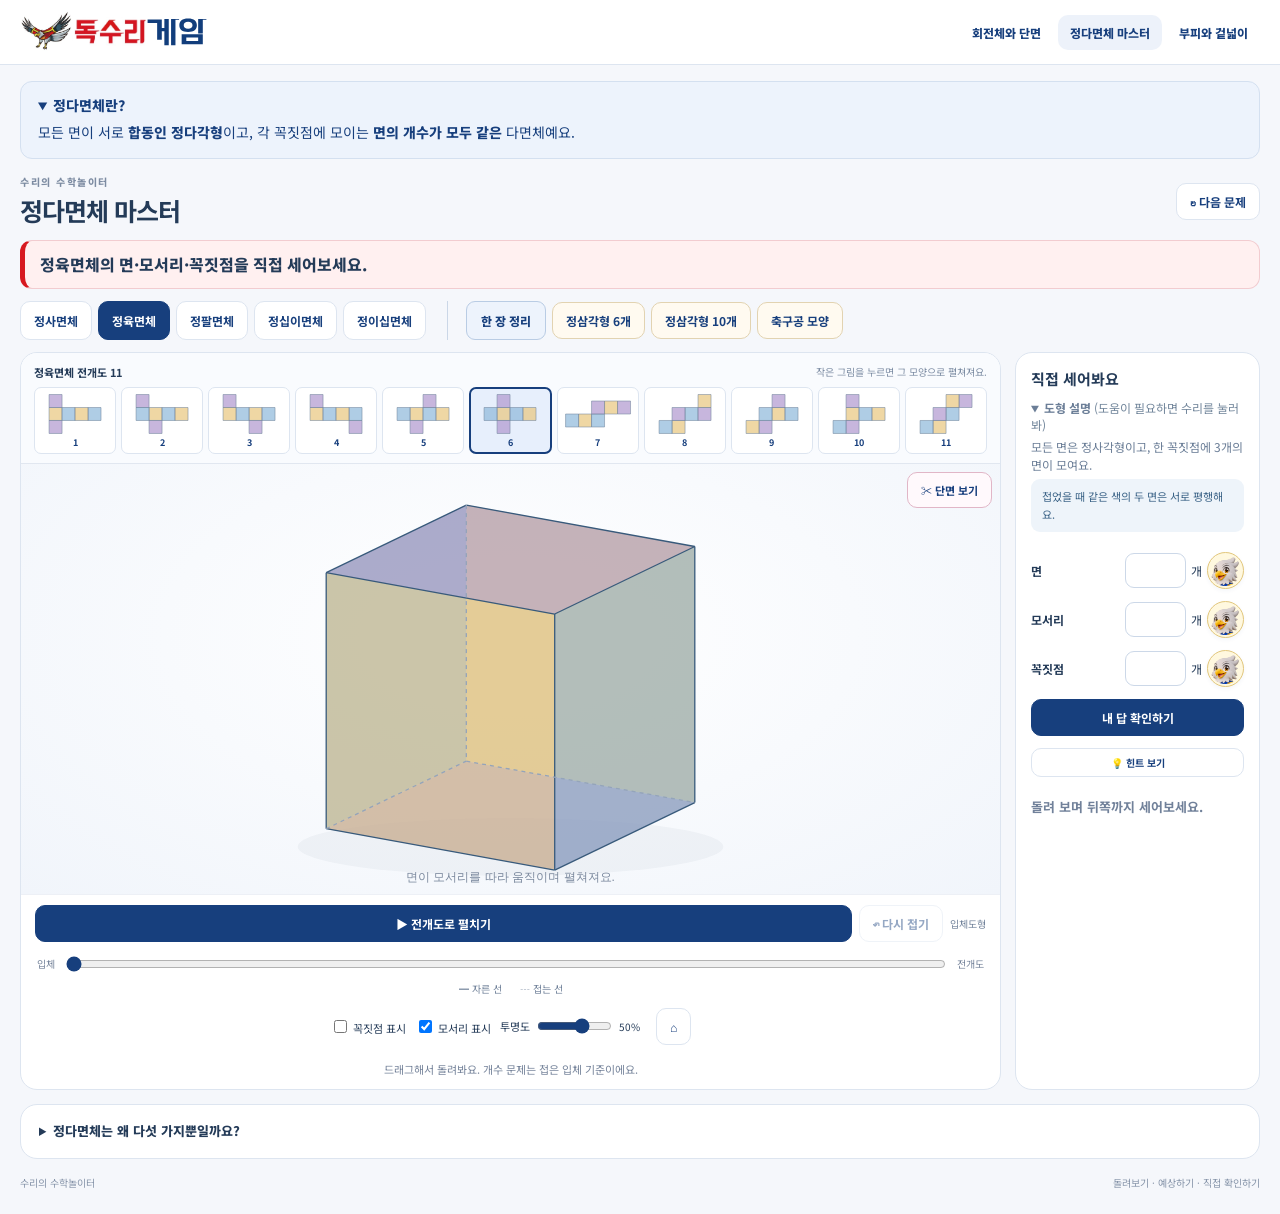
==== poly.html @ 35922b13 "Toggle polyhedron hints and standardize landscape cube net previews" ====
<!doctype html><html lang="ko"><head><meta charset="utf-8"><meta name="viewport" content="width=device-width,initial-scale=1"><title>정다면체 마스터</title><meta name="description" content="다섯 정다면체를 돌리고 펼치며 면·모서리·꼭짓점을 탐구해요."><meta property="og:title" content="정다면체 마스터"><meta property="og:image" content="https://eaglemath7.github.io/suri-solids/share-poly-master.png"><meta name="twitter:card" content="summary_large_image"><link rel="stylesheet" href="style.css?v=hint-toggle"><meta property="og:description" content="다섯 정다면체를 돌리고 펼치며 면·모서리·꼭짓점을 탐구해요."><meta property="og:image:width" content="1200"><meta property="og:image:height" content="630"></head><body><script>if(!location.hash)history.replaceState(null,'',location.pathname+location.search+'#poly');</script>
<header><a href="https://eaglemath7.github.io/eagle-games/" target="_top" aria-label="독수리 게임 모음"><img src="logo-games.svg" alt="독수리 게임"></a><nav id="moduleNav" aria-label="학습 주제"><a href="#revolve">회전체와 단면</a><a href="#poly">정다면체 마스터</a><a href="#measure">부피와 겉넓이</a></nav></header>
<main><section id="revolve" class="module"><div class="title"><div><p class="eyebrow">수리의 회전체 공작소</p><h1>점을 찍고, 돌리고, 잘라봐요</h1></div><button id="revNext">↻ 다른 모양</button></div><div class="question" id="revQuestion" role="status">왼쪽 점과 대칭인 점을 회전축 오른쪽에 찍어주세요.</div><div class="shape-row" id="profileButtons"><button data-profile="cylinder" class="active">직사각형 → 회전</button><button data-profile="cone">직각삼각형 → 회전</button><button data-profile="sphere">반원 → 회전</button></div>
<div class="revolve-grid"><article class="panel"><div class="panel-head"><h2>① 대칭점 찍기</h2><span id="pointCount">0 / 2</span></div><svg id="profile" viewBox="0 0 420 390" role="img" aria-label="왼쪽 도형의 대칭점을 오른쪽에 찍는 활동"></svg><p class="small-hint">회전축에서 같은 거리, 같은 높이에 찍어요.</p></article><article class="panel"><div class="panel-head"><h2>② 회전해서 입체 만들기</h2><span id="angleLabel">0°</span></div><canvas id="revCanvas" aria-label="회전하는 평면과 만들어지는 회전체"></canvas><div class="tools"><button id="quickSpin">▶ 바로 회전</button><button id="spin" disabled>↻ 다시 회전하기</button><input id="spinProgress" type="range" min="0" max="360" value="0" aria-label="회전 각도" disabled><button id="revHome" aria-label="회전체 처음 시점">⌂</button></div></article></div>
<article class="panel slice-panel"><div class="slice-left"><h2>③ 자르면 어떤 모양일까요?</h2><div class="seg" id="sliceButtons"><button data-slice="axis" class="active">회전축을 포함해서</button><button data-slice="level">회전축에 수직으로</button><button data-slice="oblique">비스듬히 ↗</button></div><label id="heightControl" hidden>자르는 높이 <input id="sliceHeight" type="range" min="-80" max="80" value="0"></label><label id="tiltControl" hidden>기울기 <input id="sliceTilt" type="range" min="10" max="75" value="35"><output id="tiltValue">35°</output></label><div id="sliceChoices" hidden></div><button id="showSection" class="primary">✂ 실제로 잘라보기</button><p id="sliceMessage" role="status">대칭점을 완성하면 단면 문제를 풀 수 있어요.</p></div><div class="slice-result"><svg id="sliceSvg" viewBox="0 0 220 150" role="img" aria-label="잘랐을 때 나타나는 단면"></svg><button id="restoreSolid" hidden>입체 다시 보기</button></div></article></section>
<section id="poly" class="module" hidden><details class="poly-definition" open><summary>정다면체란?</summary><p>모든 면이 서로 <strong>합동인 정다각형</strong>이고, 각 꼭짓점에 모이는 <strong>면의 개수가 모두 같은</strong> 다면체예요.</p></details><div class="title"><div><p class="eyebrow">수리의 수학놀이터</p><h1>정다면체 마스터</h1></div><button id="polyNext">↻ 다음 문제</button></div><div id="polyQuestion" class="question" role="status">정다면체를 돌려 보며 면·모서리·꼭짓점을 세어보세요.</div><div id="polyButtons" class="shape-row"><button data-poly="4">정사면체</button><button data-poly="6" class="active">정육면체</button><button data-poly="8">정팔면체</button><button data-poly="12">정십이면체</button><button data-poly="20">정이십면체</button><div class="thought-tools"><a class="poly-summary-link" href="summary.html">한 장 정리</a><button data-poly="-6">정삼각형 6개</button><button data-poly="-10">정삼각형 10개</button><button data-poly="-32">축구공 모양</button></div></div><div class="explore-grid"><article class="panel"><div id="cubeNetPicker" class="cube-net-picker"><div class="cube-net-heading"><b id="polyNetHeading">정육면체 전개도 11</b><span>작은 그림을 누르면 그 모양으로 펼쳐져요.</span></div><div id="cubeNetList" aria-label="정육면체 전개도 11가지"></div></div><div class="poly-stage"><button id="polySliceToggle" class="poly-slice-toggle" aria-pressed="false">✂ 단면 보기</button><div id="polySliceInset" class="poly-slice-inset" hidden><svg id="polySliceSvg" viewBox="0 0 120 110" aria-label="정다면체를 자른 단면 모양"></svg><strong id="polySliceName"></strong></div><canvas id="polyCanvas" aria-label="접고 펼칠 수 있는 정다면체와 전개도"></canvas><div id="countSuri" class="count-suri" hidden aria-hidden="true"><svg viewBox="0 610 650 570" aria-hidden="true"><image href="suri-flying.png" width="1312" height="1199"/></svg><span id="countNumber"></span></div></div><div id="countHelpBar" class="count-help-bar" hidden><strong id="countStatus" role="status"></strong><label><input id="countVoice" type="checkbox" checked> 숫자 읽기</label><button id="countStop" type="button">세기 멈추기</button></div><div id="polySliceControls" class="poly-slice-controls" hidden><div id="polySliceDirections"><button data-poly-cut="level" class="active">가로</button><button data-poly-cut="vertical">세로</button><button data-poly-cut="oblique">비스듬히</button></div><label>위치 <input id="polySlicePosition" type="range" min="-90" max="90" value="0" aria-label="정다면체 자르는 위치"></label></div><div class="poly-transport" id="polyTransport"><button id="polyUnfold" class="primary">▶ 전개도로 펼치기</button><button id="polyFold" disabled>↶ 다시 접기</button><span id="polyFoldState" role="status">입체도형</span></div><div class="poly-scrubber" id="polyScrubber"><span>입체</span><input id="polyProgress" type="range" min="0" max="1000" value="0" aria-label="정다면체 펼친 정도"><span>전개도</span></div><p class="net-key" id="polyLineKey"><span>━ 자른 선</span><span>┄ 접는 선</span></p><div class="tools"><label><input id="showVertices" type="checkbox"> 꼭짓점 표시</label><label><input id="showEdges" type="checkbox" checked> 모서리 표시</label><label class="opacity-control">투명도 <input id="polyOpacity" type="range" min="0" max="80" value="50" aria-label="정다면체 면의 투명도"><output id="polyOpacityValue">50%</output></label><button id="polyHome" aria-label="정다면체 처음 시점">⌂</button></div><p class="small-hint" id="polyGestureHint">드래그해서 돌려봐요. 개수 문제는 접은 입체 기준이에요.</p></article><article class="panel poly-card"><h2 id="polyCardTitle">직접 세어봐요</h2><details class="poly-info-details" open><summary>도형 설명 <span class="inline-suri-help">(도움이 필요하면 수리를 눌러봐)</span></summary><p id="polyFaceInfo"></p><p id="parallelNote" class="parallel-note"></p></details><div id="thoughtPanel" hidden><p class="thought-prompt">이 입체는 정다면체일까요?</p><div class="thought-choices"><button data-verdict="yes">정다면체예요</button><button data-verdict="no">정다면체가 아니에요</button></div><p id="thoughtFeedback" role="status">정다면체의 두 조건을 떠올리며 먼저 골라보세요.</p><div id="thoughtInspect" hidden></div><div id="thoughtFaceCompare" hidden></div></div><form id="polyForm"><div class="count-answer-row"><label for="faceAnswer">면</label><div class="answer-control"><input id="faceAnswer" type="number" min="1" max="50" required inputmode="numeric"><span>개</span><button type="button" class="suri-count-help" data-count="face" aria-label="수리와 면 세기" title="수리와 면 세기"><svg viewBox="490 55 470 480" aria-hidden="true"><image href="suri-character.png" width="1312" height="1199"/></svg></button></div></div><div class="count-answer-row"><label for="edgeAnswer">모서리</label><div class="answer-control"><input id="edgeAnswer" type="number" min="1" max="100" required inputmode="numeric"><span>개</span><button type="button" class="suri-count-help" data-count="edge" aria-label="수리와 모서리 세기" title="수리와 모서리 세기"><svg viewBox="490 55 470 480" aria-hidden="true"><image href="suri-character.png" width="1312" height="1199"/></svg></button></div></div><div class="count-answer-row"><label for="vertexAnswer">꼭짓점</label><div class="answer-control"><input id="vertexAnswer" type="number" min="1" max="100" required inputmode="numeric"><span>개</span><button type="button" class="suri-count-help" data-count="vertex" aria-label="수리와 꼭짓점 세기" title="수리와 꼭짓점 세기"><svg viewBox="490 55 470 480" aria-hidden="true"><image href="suri-character.png" width="1312" height="1199"/></svg></button></div></div><button class="primary" type="submit">내 답 확인하기</button><button id="polyHint" type="button" aria-expanded="false" aria-controls="polyFacts">💡 힌트 보기</button></form><p id="polyMessage" role="status">면을 이루는 도형과 한 꼭짓점에 모이는 면을 살펴보세요.</p><div id="polyFacts" hidden></div></article></div><details class="panel thinking"><summary>정다면체는 왜 다섯 가지뿐일까요?</summary><p>한 꼭짓점에는 <b>3개 이상의 면</b>이 모여야 해요. 모인 각의 합이 <b>360°보다 작아야</b> 볼록한 입체로 접을 수 있어요. 360°이면 평평해지고, 360°를 넘으면 면이 겹쳐요.</p><div id="angleDemo"></div></details></section>
<section id="measure" class="module" hidden><div class="title"><div><p class="eyebrow">수리의 부피·겉넓이 실험실</p><h1>크기를 바꾸며 원리를 찾아요</h1></div><button id="measureNext">↻ 새 크기</button></div><div class="shape-row" id="measureButtons"><button data-solid="cylinder" class="active">원기둥</button><button data-solid="cone">원뿔</button><button data-solid="sphere">구</button><button data-solid="prism">정사각기둥</button><button data-solid="pyramid">정사각뿔</button></div><div class="question" id="measureQuestion" role="status">부피를 구하는 식을 골라주세요.</div><div class="explore-grid"><article class="panel"><canvas id="measureCanvas" aria-label="크기를 바꿀 수 있는 기둥·뿔·구"></canvas><div class="size-controls"><label><span id="radiusLabel">반지름</span> <input id="radius" type="range" min="1" max="4" value="2" step="0.5"><output id="radiusValue">2 cm</output></label><label id="measureHeightControl">높이 <input id="measureHeight" type="range" min="2" max="8" value="4" step="0.5"><output id="heightValue">4 cm</output></label></div><button id="measureHome" class="home-small" aria-label="입체 처음 시점">⌂</button></article><article class="panel measure-card"><div id="measureMode" class="seg"><button data-measure="volume" class="active">부피</button><button data-measure="surface">겉넓이</button></div><p id="measureGiven"></p><h2>어떤 식으로 구할까요?</h2><div id="formulaChoices" class="formula-choices"></div><p id="measureMessage" role="status">기호를 살펴보고 식을 골라주세요.</p><button id="measureHint">💡 원리 살펴보기</button></article></div><article id="principle" class="panel principle" hidden><h2 id="principleTitle"></h2><p id="principleText"></p><div id="principleVisual"></div><button id="principlePlay" hidden>▶ 채우기 실험</button><p class="small-hint">수치는 π를 그대로 쓴 정확한 값과 소수 둘째 자리까지의 근삿값을 함께 확인해요.</p></article></section>
<footer>수리의 수학놀이터 <span>돌려보기 · 예상하기 · 직접 확인하기</span></footer></main><script src="geometry.js?v=layer-counting2"></script><script src="renderer.js?v=visible-hidden"></script><script src="poly-nets.js?v=landscape-nets"></script><script src="revolution-sections.js?v=visible-hidden"></script><script src="poly-sections.js?v=split-pieces"></script><script src="app.js?v=landscape-nets"></script></body></html>
---- style.css ----
@import url('https://fonts.googleapis.com/css2?family=Noto+Sans+KR:wght@400;500;600;700;800;900&display=swap');
:root{--blue:#173f7d;--red:#d71920;--ink:#243b58;--muted:#75839a;--line:#dde5f0}*{box-sizing:border-box}body{margin:0;font-family:'Noto Sans KR',sans-serif;background:#f5f7fb;color:var(--ink)}[hidden]{display:none!important}button,input{font:inherit}button{background:white;border:1px solid var(--line);border-radius:10px;color:var(--blue);font-size:12px;padding:9px 13px;font-weight:700;cursor:pointer}button:hover{background:#eef3fb;border-color:#9fb7d8}button:disabled{opacity:.45;cursor:default}.active,.primary{background:var(--blue)!important;color:white!important;border-color:var(--blue)!important}button:focus-visible,a:focus-visible,input:focus-visible,summary:focus-visible{outline:3px solid #e8b64a;outline-offset:3px}header{display:flex;justify-content:space-between;align-items:center;gap:18px;padding:8px 20px;background:white;border-bottom:1px solid var(--line);height:65px}header img{width:190px;height:49px;object-fit:contain}header nav{display:flex;gap:5px}header a{color:var(--blue);text-decoration:none;font-size:12px;font-weight:800;padding:9px 12px;border-radius:10px}header>a{padding:0}header nav a.active{background:#edf2fa!important;color:var(--blue)!important}main{max-width:1420px;margin:auto;padding:16px 20px}.title{display:flex;justify-content:space-between;align-items:center;gap:12px;margin-bottom:12px}.eyebrow{font-size:10px;letter-spacing:1.5px;font-weight:800;color:#7d8ca2;margin:0 0 3px}h1{font-size:25px;letter-spacing:-1px;margin:0}h2{font-size:15px;margin:0 0 10px}.question{font-size:16px;font-weight:800;background:#fff0f0;border:1px solid #f2ccd0;border-left:5px solid var(--red);padding:11px 15px;border-radius:12px;line-height:1.55;margin-bottom:12px}.shape-row{display:flex;gap:6px;flex-wrap:wrap;margin-bottom:12px}.revolve-grid{display:grid;grid-template-columns:1fr 1fr;gap:14px}.panel{border:1px solid var(--line);background:white;border-radius:17px;position:relative;overflow:hidden}.panel-head{display:flex;justify-content:space-between;align-items:center;padding:12px 16px;border-bottom:1px solid #edf0f6}.panel-head h2{margin:0}.panel-head span{font-size:11px;color:var(--muted)}canvas{display:block;width:100%;height:350px;cursor:grab;touch-action:none;background:radial-gradient(ellipse at 50% 40%,white,#f1f5fb)}canvas:active{cursor:grabbing}#profile{display:block;width:100%;height:330px;touch-action:none;cursor:crosshair}.small-hint{font-size:11px;color:var(--muted);text-align:center;line-height:1.6;margin:8px 12px 11px}.tools{display:flex;gap:9px;align-items:center;justify-content:center;padding:8px 12px}.tools label{font-size:11px}.tools input[type=range]{flex:1;min-width:30px}input[type=range]{accent-color:var(--blue);cursor:pointer}.slice-panel{display:flex;justify-content:space-between;gap:16px;padding:15px 20px;margin-top:14px}.slice-left{flex:1}.seg{display:flex;gap:4px;padding:4px;border-radius:11px;background:#eef1f7;width:fit-content}.seg button{border:0;background:transparent;font-size:11px}.choices{display:flex;gap:6px;margin-top:11px;flex-wrap:wrap}.choices button.correct,.formula-choices button.correct{background:#e3f4ed;color:#217d59;border-color:#73b49b}.choices button.retry,.formula-choices button.retry{border-color:#e8b1b3;background:#fff1f1}.slice-left>p{font-size:12px;line-height:1.7;margin:8px 0 0}.slice-result{width:230px;display:flex;flex-direction:column;align-items:center;justify-content:center}#sliceSvg{width:220px;height:150px}#heightControl{font-size:11px;display:flex;gap:8px;align-items:center;margin-top:8px}footer{display:flex;justify-content:space-between;font-size:10px;color:#8694a9;margin-top:16px;padding-bottom:8px}.explore-grid{display:grid;grid-template-columns:minmax(0,1fr) 320px;gap:14px}.explore-grid canvas{height:430px}.poly-card,.measure-card{padding:20px}.poly-card>p{font-size:12px;line-height:1.7;color:#71819a}#polyForm{display:flex;flex-direction:column;gap:12px;margin-top:20px}#polyForm label{display:flex;justify-content:space-between;align-items:center;font-size:13px;font-weight:700}input[type=number]{width:85px;padding:8px;border:1px solid #ccd8e8;border-radius:9px;color:var(--blue);text-align:center;font-weight:800}#polyMessage,#measureMessage{font-size:13px;font-weight:700;line-height:1.8;margin:18px 0}.success{color:#217d59!important}.error{color:#b33c45!important}#polyFacts{background:#edf5fa;padding:13px;font-size:12px;line-height:1.9;border-radius:10px;margin-top:12px}.thinking{margin-top:14px;padding:14px 18px;font-size:12px;line-height:1.9}.thinking summary{cursor:pointer;font-weight:800;font-size:13px}.angle-demo{display:flex;gap:12px;flex-wrap:wrap}.angle-chip{padding:10px 15px;background:#f0f4fa;border-radius:10px}.size-controls{padding:14px 20px;display:grid;gap:12px}.size-controls label{display:flex;gap:10px;align-items:center;font-size:12px;white-space:nowrap}.size-controls input{flex:1;min-width:30px}.size-controls output{min-width:52px;text-align:right;font-weight:700}.home-small{position:absolute;bottom:130px;right:16px;font-size:20px}#measureGiven{font-size:12px;line-height:1.8;margin:18px 0;color:var(--muted)}.formula-choices{display:grid;gap:8px}.formula-choices button{text-align:left;font-size:15px;padding:12px 14px}.principle{padding:18px 22px;margin-top:14px}.principle p{font-size:13px;line-height:1.9}.principle svg{width:100%;height:185px}.formula-big{font-size:22px;font-weight:800;color:var(--blue)}.measure-card .seg{width:100%}.measure-card .seg button{flex:1}.reference-point{animation:pulse 1.25s ease-in-out infinite}@keyframes pulse{50%{opacity:.4}}@media(max-height:800px) and (min-width:800px){#profile{height:275px}.revolve-grid canvas{height:280px}.explore-grid canvas{height:360px}.slice-panel{margin-top:10px;padding:12px 17px}.slice-result{width:180px}#sliceSvg{width:180px;height:130px}.question{font-size:14px;padding:9px 13px}main{padding-top:12px}.shape-row{margin-bottom:10px}}@media(max-width:800px){header{height:auto;min-height:60px;padding:6px 10px;flex-wrap:wrap;gap:4px}header img{width:155px;height:40px}header nav a{padding:7px 9px;font-size:10px}main{padding:12px}h1{font-size:21px}.question{font-size:13px}.shape-row button{font-size:10px;padding:8px}.revolve-grid{gap:8px}#profile{height:290px}.revolve-grid canvas{height:290px}.panel-head{padding:10px}.panel-head h2{font-size:12px}.slice-panel{padding:12px;gap:8px}.slice-result{width:150px}#sliceSvg{width:145px;height:130px}.explore-grid{grid-template-columns:minmax(0,1fr) 250px;gap:9px}.poly-card,.measure-card{padding:13px}.explore-grid canvas{height:370px}.tools{flex-wrap:wrap}.tools button{font-size:10px}.tools label{font-size:10px}}@media(max-width:550px){header nav{width:100%;justify-content:space-between}header nav a{flex:1;text-align:center}.revolve-grid,.explore-grid{grid-template-columns:1fr}#profile{height:300px}.revolve-grid canvas{height:300px}.slice-panel{flex-direction:column}.slice-result{width:100%}#sliceSvg{width:200px;height:145px}.explore-grid canvas{height:340px}.title h1{font-size:19px}.title>button{font-size:10px;padding:8px}.size-controls label{font-size:11px}.formula-choices{grid-template-columns:1fr 1fr}.formula-choices button{font-size:13px}.poly-card{padding:18px}#polyForm{margin-top:12px}}@media(prefers-reduced-motion:reduce){.reference-point{animation:none}}

.poly-transport{display:flex;align-items:center;gap:7px;padding:10px 14px 5px;border-top:1px solid #edf0f6}.poly-transport #polyUnfold{flex:1}.poly-transport #polyFoldState{font-size:10px;color:#71829a;white-space:nowrap}.poly-scrubber{display:flex;align-items:center;gap:9px;padding:7px 16px;font-size:10px;color:#75839a}.poly-scrubber input{flex:1;min-width:30px}.net-key{display:flex;gap:18px;justify-content:center;font-size:10px;color:#71829a;margin:0 0 4px}@media(max-width:550px){.poly-transport{padding:9px;gap:5px}.poly-transport button{font-size:11px;padding:9px}.poly-transport #polyFoldState{font-size:9px}}

.net-variants{display:flex;align-items:center;gap:7px;margin:0 0 12px;padding:8px 10px;background:#edf2fa;border-radius:12px;width:fit-content}.net-variants>span{font-size:11px;font-weight:700;color:#697d99;margin:0 5px}.net-variants button{font-size:11px;padding:7px 12px}

.tools .opacity-control{display:flex;align-items:center;gap:5px;white-space:nowrap}.tools .opacity-control input[type=range]{width:75px;flex:none}.opacity-control output{min-width:28px;font-size:10px}

#poly .explore-grid{grid-template-columns:minmax(0,1fr) 245px}#poly .poly-card{padding:15px}.cube-net-picker{padding:11px 13px 9px;border-bottom:1px solid #e1e7f0;background:#f9fbfe}.cube-net-heading{display:flex;align-items:center;justify-content:space-between;gap:8px;margin-bottom:7px;font-size:11px}.cube-net-heading span{font-size:10px;color:#7c8ca3}#cubeNetList{display:grid;grid-template-columns:repeat(11,minmax(0,1fr));gap:5px}#cubeNetList button{padding:3px 2px;border-radius:7px;min-width:0;background:#fff}#cubeNetList svg{width:100%;height:46px;display:block}#cubeNetList span{font-size:9px;display:block;line-height:1.4}#cubeNetList button.active{background:#e7effc!important;border:2px solid #173f7d!important;color:#173f7d!important;padding:2px 1px}@media(max-width:800px){#poly .explore-grid{grid-template-columns:minmax(0,1fr) 200px;gap:8px}#poly .poly-card{padding:11px}.cube-net-picker{padding:8px}#cubeNetList{gap:3px}#cubeNetList svg{height:39px}.cube-net-heading span{display:none}}@media(max-width:550px){#poly .explore-grid{grid-template-columns:1fr}#cubeNetList{grid-template-columns:repeat(6,minmax(0,1fr))}#cubeNetList svg{height:42px}}

.panel>#dodecaNets{width:100%;margin:0;padding:10px 14px;border-radius:0;border-top:1px solid #e1e7f0;background:#f2f5fb}

#cubeNetList:not([data-count="11"]){display:flex;gap:9px;overflow-x:auto;padding:2px}#cubeNetList:not([data-count="11"]) button{flex:0 0 112px}#cubeNetList:not([data-count="11"]) svg{height:66px}#cubeNetList:not([data-count="11"]) span{font-size:10px}.parallel-note{padding:9px 11px;border-radius:9px;background:#eef4fa;color:#3b6387!important;font-size:11px!important;line-height:1.6!important}@media(max-width:800px){#cubeNetList:not([data-count="11"]) button{flex-basis:94px}#cubeNetList:not([data-count="11"]) svg{height:58px}}

.angle-case-grid{display:grid;grid-template-columns:1fr 1fr;gap:14px;margin-top:15px}.angle-case{border:1px solid #dce5f0;border-radius:12px;overflow:hidden}.angle-case h3{display:flex;justify-content:space-between;gap:10px;margin:0;padding:11px 14px;font-size:14px;background:#edf3fb}.angle-case h3 span{font-size:12px;font-weight:500;color:#69809c}.angle-case table{width:100%;border-collapse:collapse;font-size:12px}.angle-case th{font-size:10px;font-weight:600;color:#7c8aa0;text-align:left;padding:8px 11px;border-bottom:1px solid #e4eaf3}.angle-case td{padding:10px 11px;border-bottom:1px solid #edf1f6;white-space:nowrap}.angle-case tr:last-child td{border-bottom:0}.angle-case .possible td{background:#eff8f3}.angle-case .possible strong{color:#247a55}.angle-case .not-possible td{color:#65758c;background:#fafbfd}.angle-limit{padding:13px 16px;background:#f1f4f9;border-radius:10px;margin:14px 0}.angle-conclusion{font-size:15px!important;font-weight:700;color:#173f7d;background:#edf3fe;border-radius:10px;padding:13px 16px}@media(max-width:1000px){.angle-case-grid{grid-template-columns:1fr}}@media(max-width:550px){.angle-case td{padding:9px 7px;font-size:11px}.angle-case th{padding:7px}.angle-conclusion{font-size:13px!important}}

.poly-definition{display:flex;align-items:center;gap:16px;padding:13px 17px;margin:0 0 15px;background:#edf3fc;border:1px solid #d4e0f0;border-radius:12px;color:#173f7d}.poly-definition>b{white-space:nowrap;font-size:15px}.poly-definition p{margin:0;font-size:14px;line-height:1.8}.poly-definition strong{font-weight:800}@media(max-width:760px){.poly-definition{align-items:flex-start;flex-direction:column;gap:4px;padding:11px 13px}.poly-definition p{font-size:12px}}

.thought-tools{display:flex;align-items:center;gap:6px;margin-left:15px;padding-left:18px;border-left:1px solid #cbd7e7}.thought-tools>span{font-size:11px;font-weight:800;color:#94732d;margin-right:4px;white-space:nowrap}.thought-tools button{border-color:#e2d3b1;background:#fffaf0}.thought-prompt{font-size:14px;font-weight:800;margin:15px 0 12px}.thought-choices,#thoughtInspect{display:grid;gap:8px}.thought-choices button,#thoughtInspect button{width:100%;text-align:left}#thoughtFeedback{font-size:13px;line-height:1.9;margin:16px 0;font-weight:700}#thoughtInspect{padding:10px;background:#f0f4fa;border-radius:10px}#thoughtFaceCompare svg{width:100%;height:auto;margin-top:12px}.thought-choices button.correct{background:#e5f4ec;color:#247752;border-color:#79ad93}@media(max-width:1000px){.thought-tools{flex-wrap:wrap;margin-left:8px;padding-left:10px}.thought-tools button{font-size:10px;padding:8px}}@media(max-width:650px){.thought-tools{width:100%;margin:5px 0 0;padding:9px 0 0;border-left:0;border-top:1px solid #d9e2ed}}

#poly.thought-mode .explore-grid{align-items:start}#poly.thought-mode #polyCanvas{height:clamp(360px,calc(100dvh - 270px),540px)}

.count-answer-row{display:flex;justify-content:space-between;align-items:center;gap:6px}.count-answer-row>label{font-size:12px!important;white-space:nowrap}.answer-control{display:flex;align-items:center;gap:5px;font-size:12px}.answer-control input[type=number]{width:61px;padding:8px 5px}.suri-count-help{width:37px;height:37px;padding:2px;flex:none;border-radius:50%;background:#fff8df;border-color:#e2c77c;box-shadow:0 2px 4px #173f7d0c}.suri-count-help svg{width:100%;height:100%;display:block;border-radius:50%}.suri-count-help:hover{background:#ffefb4;transform:translateY(-1px)}.suri-help-tip{font-size:11px;line-height:1.6;color:#45698e;text-align:center;margin:0 0 2px}.poly-stage{position:relative}.count-suri{position:absolute;z-index:3;width:83px;height:94px;transform:translate(-50%,-100%);pointer-events:none;display:flex;align-items:center;flex-direction:column}.count-suri>svg{width:83px;height:73px;object-fit:contain;animation:count-wings .28s ease-in-out infinite alternate}.count-suri span{font-size:15px;font-weight:900;color:#173f7d;padding:2px 11px;border-radius:12px;background:#fff8db;border:1px solid #e5c775;white-space:nowrap}.count-help-bar{display:flex;align-items:center;gap:10px;padding:10px 14px;background:#fff5d6;border-top:1px solid #eddfb9;flex-wrap:wrap}.count-help-bar strong{font-size:12px;flex:1;color:#73531c}.count-help-bar label{font-size:10px;white-space:nowrap}.count-help-bar button{font-size:10px;padding:6px 10px}@keyframes count-wings{from{transform:rotate(-4deg) scaleY(.96)}to{transform:rotate(4deg) scaleY(1.03)}}@media(prefers-reduced-motion:reduce){.count-suri>svg{animation:none}}

.angle-compact{margin-top:12px;border:1px solid #dce5f0;border-radius:10px;overflow:hidden}.angle-line{display:grid;grid-template-columns:110px 1fr;align-items:baseline;gap:12px;padding:10px 14px;background:#fff;font-size:13px;border-bottom:1px solid #e6edf5}.angle-line:last-child{border-bottom:0}.angle-line>b{font-size:13px;white-space:nowrap}.angle-equations{display:flex;flex-wrap:wrap;gap:7px 24px;line-height:1.6}.angle-equations>span{white-space:nowrap}.angle-equations em{font-style:normal;color:#c92f40;font-weight:800}.thinking>p{font-size:13px;line-height:1.7}@media(max-width:600px){.angle-line{grid-template-columns:1fr;gap:4px;padding:9px 12px}.angle-equations{gap:5px 16px}.angle-equations>span{white-space:normal}}

.poly-summary-link{display:inline-flex;align-items:center;justify-content:center;border:1px solid #b9cce4;border-radius:9px;padding:10px 14px;background:#edf3fc;color:#173f7d;font-size:12px;font-weight:800;text-decoration:none;white-space:nowrap}.poly-summary-link:hover{background:#dfeafb}

details.poly-definition{display:block}details.poly-definition>summary{font-size:14px;font-weight:800;cursor:pointer}details.poly-definition[open]>summary{margin-bottom:5px}@media(max-width:600px){header{height:44px;min-height:44px;padding:4px 8px;gap:5px;flex-direction:row;flex-wrap:nowrap}header img{width:112px;height:34px}header nav{gap:2px;flex:1;justify-content:flex-end}header nav a{font-size:8px;padding:6px 4px;border-radius:7px;white-space:nowrap}main{padding:7px 8px}#poly .poly-definition{padding:5px 9px;margin-bottom:5px;border-radius:8px}#poly .poly-definition summary{font-size:11px}#poly .poly-definition p{font-size:11px;line-height:1.55}#poly .title{margin-bottom:6px;gap:7px}#poly .title .eyebrow{display:none}#poly h1{font-size:20px}#polyNext{font-size:9px;padding:6px 8px}#polyQuestion{font-size:12px;padding:6px 8px;line-height:1.4;margin-bottom:6px;border-radius:8px;border-left-width:3px}#polyButtons{display:grid;grid-template-columns:repeat(5,minmax(0,1fr));gap:4px;margin-bottom:7px}#polyButtons>button{min-width:0;padding:7px 1px;font-size:9px;border-radius:7px;white-space:nowrap}.thought-tools{grid-column:1/-1;display:grid;grid-template-columns:repeat(4,minmax(0,1fr));gap:4px;width:100%;padding:5px 0 0;margin:0;border-left:0;border-top:1px solid #dce4ef}.thought-tools button,.poly-summary-link{font-size:9px;padding:6px 2px;min-width:0;border-radius:7px;white-space:nowrap}.cube-net-picker{padding:6px}.cube-net-heading{margin-bottom:4px}.cube-net-heading b{font-size:10px}.cube-net-heading span{display:none}#cubeNetList[data-count="11"]{grid-template-columns:repeat(6,minmax(0,1fr));gap:3px}#cubeNetList[data-count="11"] button{padding:3px 1px;border-radius:5px}#cubeNetList[data-count="11"] svg{height:24px;margin:0}#cubeNetList[data-count="11"] span{font-size:8px}#cubeNetList:not([data-count="11"]) button{flex-basis:76px;padding:4px}#cubeNetList:not([data-count="11"]) svg{height:36px}#cubeNetList:not([data-count="11"]) span{font-size:9px}#polyCanvas{height:300px}#poly .poly-transport{padding:7px 8px;gap:5px}#poly .poly-transport button{font-size:10px;padding:7px 8px}#poly .poly-transport span{font-size:9px}#poly .poly-scrubber{padding:3px 9px 6px}#poly .net-key{margin:3px 0;font-size:9px}#poly .tools{padding:5px 8px;gap:6px}#poly .tools label{font-size:10px}#polyGestureHint{font-size:10px;margin:5px 7px 7px}}
/* 회전체: 단면과 겨냥도를 나란히 관찰 */
#profileButtons{display:grid;grid-template-columns:repeat(5,minmax(0,1fr))}#profileButtons button{white-space:normal}#tiltControl{display:flex;align-items:center;gap:8px;font-size:12px;margin:8px 0}#heightControl input,#tiltControl input{min-width:0;flex:1}#showSection{margin-top:10px}#revolve .seg{flex-wrap:wrap}#revolve .tools{flex-wrap:wrap}#revolve .tools #spinProgress{flex-basis:35%}
@media(max-width:550px){#revolve .title h1{font-size:17px}#profileButtons{grid-template-columns:repeat(3,minmax(0,1fr));gap:4px}#profileButtons button{font-size:10px;padding:7px 3px}#revolve .revolve-grid{grid-template-columns:1fr 1.3fr;gap:6px}#revolve #profile{height:215px}#revolve #revCanvas{height:215px}#revolve .panel-head{padding:8px 6px}#revolve .panel-head h2{font-size:10px}#revolve .small-hint{font-size:9px;margin:4px}#revolve .tools{gap:4px;padding:5px}#revolve .tools button{font-size:10px;padding:6px}#revolve .slice-panel{margin-top:8px;padding:10px;flex-direction:row;gap:4px}#revolve .slice-left{min-width:0}#revolve .slice-left h2{font-size:12px}#revolve .slice-result{width:110px;flex-shrink:0}#revolve #sliceSvg{width:110px;height:110px}#revolve .seg button{font-size:10px;padding:7px 5px}#revolve .question{padding:7px 9px;font-size:12px;margin-bottom:7px}}
#revolve .revolve-grid>article{min-width:0}#revolve canvas{max-width:100%}@media(max-width:550px){#revolve .revolve-grid{grid-template-columns:minmax(0,.8fr) minmax(0,1.2fr)}#revolve .tools button{padding:5px;font-size:9px}#revolve .tools #spinProgress{width:70px}#revolve .panel-head span{font-size:9px}#revolve .slice-result button{font-size:10px;padding:7px}}
/* 모바일: 개수 입력과 수리 도움을 도형 위에서 바로 사용 */
@media(max-width:600px){
#poly:not(.thought-mode) .explore-grid{display:flex;flex-direction:column;gap:6px}
#poly:not(.thought-mode) .poly-card{order:-1;padding:8px 10px}
#poly:not(.thought-mode) .poly-card h2{font-size:12px;margin:0 0 3px}
#poly:not(.thought-mode) .poly-card>p{font-size:10px;line-height:1.4;margin:3px 0}
#poly:not(.thought-mode) #polyForm{display:grid;grid-template-columns:repeat(3,minmax(0,1fr));gap:5px;margin-top:6px}
#poly:not(.thought-mode) .count-answer-row{display:flex;flex-direction:column;gap:3px;align-items:stretch}
#poly:not(.thought-mode) .count-answer-row>label{justify-content:center;font-size:11px!important}
#poly:not(.thought-mode) .answer-control{justify-content:center;gap:3px;font-size:10px}
#poly:not(.thought-mode) .answer-control input{width:39px;min-width:0;padding:5px 2px;height:31px}
#poly:not(.thought-mode) .suri-count-help{width:31px;height:31px}
#poly:not(.thought-mode) .suri-help-tip{grid-column:1/-1;font-size:10px;margin:0}
#poly:not(.thought-mode) #polyForm>.primary{grid-column:1/3;padding:6px;font-size:11px}
#poly:not(.thought-mode) #polyHint{position:absolute;right:10px;bottom:8px;width:calc(33% - 9px);font-size:10px;padding:6px 2px}
#poly:not(.thought-mode) #polyMessage{font-size:11px;margin:4px 0;line-height:1.35;padding-right:33%}
#poly:not(.thought-mode) #polyCanvas{height:clamp(160px,25dvh,230px)}
#poly:not(.thought-mode) #polyGestureHint{display:none}
#poly:not(.thought-mode) .poly-transport{padding:5px 7px}
#poly:not(.thought-mode) .tools{padding:3px 6px;gap:5px}
#poly:not(.thought-mode) .tools label{font-size:9px}
#poly:not(.thought-mode) .tools button{padding:4px 7px}
#poly:not(.thought-mode) .cube-net-picker{padding:4px 6px}
#poly:not(.thought-mode) #cubeNetList[data-count="11"] svg{height:20px}
#poly:not(.thought-mode) #cubeNetList[data-count="11"] span{display:none}
}
.poly-info-details{font-size:12px;color:#6b7e97;margin:5px 0}.poly-info-details summary{cursor:pointer;font-weight:700}.poly-info-details p{line-height:1.5;margin:5px 0}.poly-slice-toggle{position:absolute;top:8px;right:8px;z-index:4;background:#fff9fc;border-color:#e1b6c7;font-size:11px}.poly-slice-inset{position:absolute;right:8px;bottom:29px;width:102px;background:#ffffffed;border:1px solid #efd2dd;border-radius:10px;padding:3px;z-index:3;pointer-events:none;text-align:center}.poly-slice-inset svg{display:block;width:100%;height:85px}.poly-slice-inset strong{font-size:11px;color:#b52f59}.poly-slice-controls{padding:6px 9px;background:#fff7fa;display:flex;gap:8px;align-items:center}.poly-slice-controls>div{display:flex;gap:3px}.poly-slice-controls button{font-size:10px;padding:6px}.poly-slice-controls label{font-size:10px;display:flex;gap:4px;align-items:center;flex:1}.poly-slice-controls input{min-width:30px;width:100%}
@media(max-width:600px){#poly:not(.thought-mode) #polyCanvas{height:clamp(210px,31dvh,270px)}.poly-info-details{font-size:10px;margin:2px 0}.poly-info-details p{font-size:10px}.poly-slice-toggle{font-size:10px;padding:6px 8px}.poly-slice-inset{width:80px;right:6px;bottom:28px}.poly-slice-inset svg{height:65px}.poly-slice-inset strong{font-size:10px}}
@media(max-width:600px){.poly-slice-inset{top:8px;left:6px;right:auto;bottom:auto;width:64px}.poly-slice-inset svg{height:52px}.poly-slice-inset strong{font-size:9px}}
/* 주소창과 하단 탐색 영역을 제외한 짧은 휴대폰 화면 */
@media(max-width:600px) and (max-height:760px){
#poly:not(.thought-mode) #polyQuestion{display:none}
#poly:not(.thought-mode) .poly-card h2{display:none}
#poly:not(.thought-mode) .poly-info-details{margin:0;font-size:9px}
#poly:not(.thought-mode) .poly-card{padding:6px 8px}
#poly:not(.thought-mode) #polyForm{margin-top:3px;gap:3px}
#poly:not(.thought-mode) #polyMessage:not(.success):not(.error){display:none}
#poly:not(.thought-mode) #polyCanvas{height:clamp(160px,29dvh,220px)}
#poly:not(.thought-mode) .poly-definition{padding:4px 8px;margin-bottom:4px}
#poly:not(.thought-mode) #polyButtons{margin-bottom:5px;gap:3px}
#poly:not(.thought-mode) #polyButtons>button{padding:5px 1px}
#poly:not(.thought-mode) .thought-tools{padding-top:3px}
#poly:not(.thought-mode) .thought-tools button,#poly:not(.thought-mode) .poly-summary-link{padding:5px 1px}
#poly:not(.thought-mode) .cube-net-heading{margin-bottom:2px}
#poly:not(.thought-mode) #cubeNetList[data-count="11"] svg{height:17px}
#poly:not(.thought-mode) #cubeNetList[data-count="11"] button{padding:2px 1px}
#poly:not(.thought-mode) #polyHint{right:8px;bottom:6px;padding:5px 1px}
#poly:not(.thought-mode) .poly-slice-controls{padding:3px 6px}
#poly:not(.thought-mode) .poly-slice-controls button{padding:5px}
#poly:not(.thought-mode) .poly-transport{padding:4px 6px}
#poly:not(.thought-mode) .poly-transport button{padding:6px}
#poly:not(.thought-mode) .poly-scrubber{padding:2px 7px 3px}
#poly:not(.thought-mode) .net-key{margin:1px 0}
}
@media(max-width:600px) and (max-height:760px){
body:has(#poly:not([hidden])) header{height:40px;min-height:40px}
#poly:not(.thought-mode) #polyCanvas{height:clamp(150px,25dvh,180px)}
#poly:not(.thought-mode) .net-key{display:none}
}
.inline-suri-help{font-weight:400;color:#72869b}#poly:not(.thought-mode) #polyHint{position:static;width:auto;grid-column:3;align-self:stretch;margin:0;font-size:10px;padding:6px 3px}#poly:not(.thought-mode) #polyForm>.primary{margin:0}@media(max-width:600px){.poly-info-details summary{font-size:10px;white-space:nowrap}.inline-suri-help{font-size:9px}}
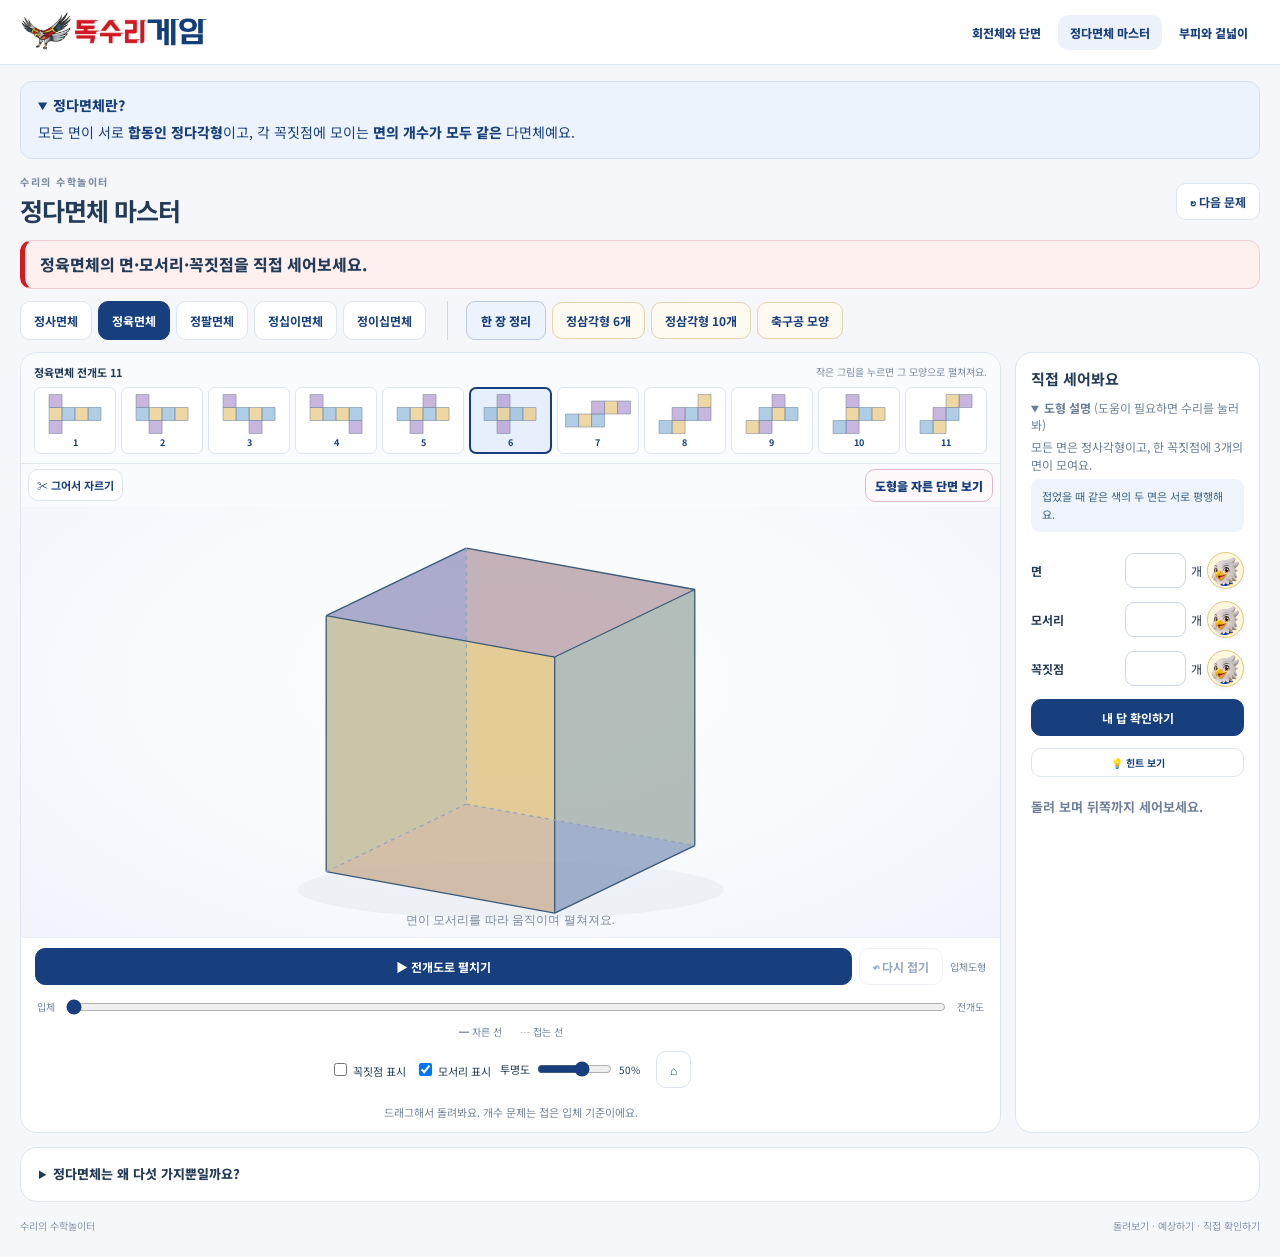
==== commit dcf26bc5: "Cut attached polyhedra along a drag gesture without rotating the model" ====
--- a/poly.html
+++ b/poly.html
@@ -1,8 +1,8 @@
-<!doctype html><html lang="ko"><head><meta charset="utf-8"><meta name="viewport" content="width=device-width,initial-scale=1"><title>정다면체 마스터</title><meta name="description" content="다섯 정다면체를 돌리고 펼치며 면·모서리·꼭짓점을 탐구해요."><meta property="og:title" content="정다면체 마스터"><meta property="og:image" content="https://eaglemath7.github.io/suri-solids/share-poly-master.png"><meta name="twitter:card" content="summary_large_image"><link rel="stylesheet" href="style.css?v=hint-toggle"><meta property="og:description" content="다섯 정다면체를 돌리고 펼치며 면·모서리·꼭짓점을 탐구해요."><meta property="og:image:width" content="1200"><meta property="og:image:height" content="630"></head><body><script>if(!location.hash)history.replaceState(null,'',location.pathname+location.search+'#poly');</script>
+<!doctype html><html lang="ko"><head><meta charset="utf-8"><meta name="viewport" content="width=device-width,initial-scale=1"><title>정다면체 마스터</title><meta name="description" content="다섯 정다면체를 돌리고 펼치며 면·모서리·꼭짓점을 탐구해요."><meta property="og:title" content="정다면체 마스터"><meta property="og:image" content="https://eaglemath7.github.io/suri-solids/share-poly-master.png"><meta name="twitter:card" content="summary_large_image"><link rel="stylesheet" href="style.css?v=drag-cut-attached"><meta property="og:description" content="다섯 정다면체를 돌리고 펼치며 면·모서리·꼭짓점을 탐구해요."><meta property="og:image:width" content="1200"><meta property="og:image:height" content="630"></head><body><script>if(!location.hash)history.replaceState(null,'',location.pathname+location.search+'#poly');</script>
 <header><a href="https://eaglemath7.github.io/eagle-games/" target="_top" aria-label="독수리 게임 모음"><img src="logo-games.svg" alt="독수리 게임"></a><nav id="moduleNav" aria-label="학습 주제"><a href="#revolve">회전체와 단면</a><a href="#poly">정다면체 마스터</a><a href="#measure">부피와 겉넓이</a></nav></header>
 <main><section id="revolve" class="module"><div class="title"><div><p class="eyebrow">수리의 회전체 공작소</p><h1>점을 찍고, 돌리고, 잘라봐요</h1></div><button id="revNext">↻ 다른 모양</button></div><div class="question" id="revQuestion" role="status">왼쪽 점과 대칭인 점을 회전축 오른쪽에 찍어주세요.</div><div class="shape-row" id="profileButtons"><button data-profile="cylinder" class="active">직사각형 → 회전</button><button data-profile="cone">직각삼각형 → 회전</button><button data-profile="sphere">반원 → 회전</button></div>
 <div class="revolve-grid"><article class="panel"><div class="panel-head"><h2>① 대칭점 찍기</h2><span id="pointCount">0 / 2</span></div><svg id="profile" viewBox="0 0 420 390" role="img" aria-label="왼쪽 도형의 대칭점을 오른쪽에 찍는 활동"></svg><p class="small-hint">회전축에서 같은 거리, 같은 높이에 찍어요.</p></article><article class="panel"><div class="panel-head"><h2>② 회전해서 입체 만들기</h2><span id="angleLabel">0°</span></div><canvas id="revCanvas" aria-label="회전하는 평면과 만들어지는 회전체"></canvas><div class="tools"><button id="quickSpin">▶ 바로 회전</button><button id="spin" disabled>↻ 다시 회전하기</button><input id="spinProgress" type="range" min="0" max="360" value="0" aria-label="회전 각도" disabled><button id="revHome" aria-label="회전체 처음 시점">⌂</button></div></article></div>
 <article class="panel slice-panel"><div class="slice-left"><h2>③ 자르면 어떤 모양일까요?</h2><div class="seg" id="sliceButtons"><button data-slice="axis" class="active">회전축을 포함해서</button><button data-slice="level">회전축에 수직으로</button><button data-slice="oblique">비스듬히 ↗</button></div><label id="heightControl" hidden>자르는 높이 <input id="sliceHeight" type="range" min="-80" max="80" value="0"></label><label id="tiltControl" hidden>기울기 <input id="sliceTilt" type="range" min="10" max="75" value="35"><output id="tiltValue">35°</output></label><div id="sliceChoices" hidden></div><button id="showSection" class="primary">✂ 실제로 잘라보기</button><p id="sliceMessage" role="status">대칭점을 완성하면 단면 문제를 풀 수 있어요.</p></div><div class="slice-result"><svg id="sliceSvg" viewBox="0 0 220 150" role="img" aria-label="잘랐을 때 나타나는 단면"></svg><button id="restoreSolid" hidden>입체 다시 보기</button></div></article></section>
-<section id="poly" class="module" hidden><details class="poly-definition" open><summary>정다면체란?</summary><p>모든 면이 서로 <strong>합동인 정다각형</strong>이고, 각 꼭짓점에 모이는 <strong>면의 개수가 모두 같은</strong> 다면체예요.</p></details><div class="title"><div><p class="eyebrow">수리의 수학놀이터</p><h1>정다면체 마스터</h1></div><button id="polyNext">↻ 다음 문제</button></div><div id="polyQuestion" class="question" role="status">정다면체를 돌려 보며 면·모서리·꼭짓점을 세어보세요.</div><div id="polyButtons" class="shape-row"><button data-poly="4">정사면체</button><button data-poly="6" class="active">정육면체</button><button data-poly="8">정팔면체</button><button data-poly="12">정십이면체</button><button data-poly="20">정이십면체</button><div class="thought-tools"><a class="poly-summary-link" href="summary.html">한 장 정리</a><button data-poly="-6">정삼각형 6개</button><button data-poly="-10">정삼각형 10개</button><button data-poly="-32">축구공 모양</button></div></div><div class="explore-grid"><article class="panel"><div id="cubeNetPicker" class="cube-net-picker"><div class="cube-net-heading"><b id="polyNetHeading">정육면체 전개도 11</b><span>작은 그림을 누르면 그 모양으로 펼쳐져요.</span></div><div id="cubeNetList" aria-label="정육면체 전개도 11가지"></div></div><div class="poly-stage"><button id="polySliceToggle" class="poly-slice-toggle" aria-pressed="false">✂ 단면 보기</button><div id="polySliceInset" class="poly-slice-inset" hidden><svg id="polySliceSvg" viewBox="0 0 120 110" aria-label="정다면체를 자른 단면 모양"></svg><strong id="polySliceName"></strong></div><canvas id="polyCanvas" aria-label="접고 펼칠 수 있는 정다면체와 전개도"></canvas><div id="countSuri" class="count-suri" hidden aria-hidden="true"><svg viewBox="0 610 650 570" aria-hidden="true"><image href="suri-flying.png" width="1312" height="1199"/></svg><span id="countNumber"></span></div></div><div id="countHelpBar" class="count-help-bar" hidden><strong id="countStatus" role="status"></strong><label><input id="countVoice" type="checkbox" checked> 숫자 읽기</label><button id="countStop" type="button">세기 멈추기</button></div><div id="polySliceControls" class="poly-slice-controls" hidden><div id="polySliceDirections"><button data-poly-cut="level" class="active">가로</button><button data-poly-cut="vertical">세로</button><button data-poly-cut="oblique">비스듬히</button></div><label>위치 <input id="polySlicePosition" type="range" min="-90" max="90" value="0" aria-label="정다면체 자르는 위치"></label></div><div class="poly-transport" id="polyTransport"><button id="polyUnfold" class="primary">▶ 전개도로 펼치기</button><button id="polyFold" disabled>↶ 다시 접기</button><span id="polyFoldState" role="status">입체도형</span></div><div class="poly-scrubber" id="polyScrubber"><span>입체</span><input id="polyProgress" type="range" min="0" max="1000" value="0" aria-label="정다면체 펼친 정도"><span>전개도</span></div><p class="net-key" id="polyLineKey"><span>━ 자른 선</span><span>┄ 접는 선</span></p><div class="tools"><label><input id="showVertices" type="checkbox"> 꼭짓점 표시</label><label><input id="showEdges" type="checkbox" checked> 모서리 표시</label><label class="opacity-control">투명도 <input id="polyOpacity" type="range" min="0" max="80" value="50" aria-label="정다면체 면의 투명도"><output id="polyOpacityValue">50%</output></label><button id="polyHome" aria-label="정다면체 처음 시점">⌂</button></div><p class="small-hint" id="polyGestureHint">드래그해서 돌려봐요. 개수 문제는 접은 입체 기준이에요.</p></article><article class="panel poly-card"><h2 id="polyCardTitle">직접 세어봐요</h2><details class="poly-info-details" open><summary>도형 설명 <span class="inline-suri-help">(도움이 필요하면 수리를 눌러봐)</span></summary><p id="polyFaceInfo"></p><p id="parallelNote" class="parallel-note"></p></details><div id="thoughtPanel" hidden><p class="thought-prompt">이 입체는 정다면체일까요?</p><div class="thought-choices"><button data-verdict="yes">정다면체예요</button><button data-verdict="no">정다면체가 아니에요</button></div><p id="thoughtFeedback" role="status">정다면체의 두 조건을 떠올리며 먼저 골라보세요.</p><div id="thoughtInspect" hidden></div><div id="thoughtFaceCompare" hidden></div></div><form id="polyForm"><div class="count-answer-row"><label for="faceAnswer">면</label><div class="answer-control"><input id="faceAnswer" type="number" min="1" max="50" required inputmode="numeric"><span>개</span><button type="button" class="suri-count-help" data-count="face" aria-label="수리와 면 세기" title="수리와 면 세기"><svg viewBox="490 55 470 480" aria-hidden="true"><image href="suri-character.png" width="1312" height="1199"/></svg></button></div></div><div class="count-answer-row"><label for="edgeAnswer">모서리</label><div class="answer-control"><input id="edgeAnswer" type="number" min="1" max="100" required inputmode="numeric"><span>개</span><button type="button" class="suri-count-help" data-count="edge" aria-label="수리와 모서리 세기" title="수리와 모서리 세기"><svg viewBox="490 55 470 480" aria-hidden="true"><image href="suri-character.png" width="1312" height="1199"/></svg></button></div></div><div class="count-answer-row"><label for="vertexAnswer">꼭짓점</label><div class="answer-control"><input id="vertexAnswer" type="number" min="1" max="100" required inputmode="numeric"><span>개</span><button type="button" class="suri-count-help" data-count="vertex" aria-label="수리와 꼭짓점 세기" title="수리와 꼭짓점 세기"><svg viewBox="490 55 470 480" aria-hidden="true"><image href="suri-character.png" width="1312" height="1199"/></svg></button></div></div><button class="primary" type="submit">내 답 확인하기</button><button id="polyHint" type="button" aria-expanded="false" aria-controls="polyFacts">💡 힌트 보기</button></form><p id="polyMessage" role="status">면을 이루는 도형과 한 꼭짓점에 모이는 면을 살펴보세요.</p><div id="polyFacts" hidden></div></article></div><details class="panel thinking"><summary>정다면체는 왜 다섯 가지뿐일까요?</summary><p>한 꼭짓점에는 <b>3개 이상의 면</b>이 모여야 해요. 모인 각의 합이 <b>360°보다 작아야</b> 볼록한 입체로 접을 수 있어요. 360°이면 평평해지고, 360°를 넘으면 면이 겹쳐요.</p><div id="angleDemo"></div></details></section>
+<section id="poly" class="module" hidden><details class="poly-definition" open><summary>정다면체란?</summary><p>모든 면이 서로 <strong>합동인 정다각형</strong>이고, 각 꼭짓점에 모이는 <strong>면의 개수가 모두 같은</strong> 다면체예요.</p></details><div class="title"><div><p class="eyebrow">수리의 수학놀이터</p><h1>정다면체 마스터</h1></div><button id="polyNext">↻ 다음 문제</button></div><div id="polyQuestion" class="question" role="status">정다면체를 돌려 보며 면·모서리·꼭짓점을 세어보세요.</div><div id="polyButtons" class="shape-row"><button data-poly="4">정사면체</button><button data-poly="6" class="active">정육면체</button><button data-poly="8">정팔면체</button><button data-poly="12">정십이면체</button><button data-poly="20">정이십면체</button><div class="thought-tools"><a class="poly-summary-link" href="summary.html">한 장 정리</a><button data-poly="-6">정삼각형 6개</button><button data-poly="-10">정삼각형 10개</button><button data-poly="-32">축구공 모양</button></div></div><div class="explore-grid"><article class="panel"><div id="cubeNetPicker" class="cube-net-picker"><div class="cube-net-heading"><b id="polyNetHeading">정육면체 전개도 11</b><span>작은 그림을 누르면 그 모양으로 펼쳐져요.</span></div><div id="cubeNetList" aria-label="정육면체 전개도 11가지"></div></div><div class="poly-stage"><div class="poly-stage-toolbar"><button id="polyDragCut" type="button" aria-pressed="false">✂ 그어서 자르기</button><button id="polySliceToggle" class="poly-slice-toggle" aria-pressed="false">도형을 자른 단면 보기</button></div><div id="polySliceInset" class="poly-slice-inset" hidden><svg id="polySliceSvg" viewBox="0 0 120 110" aria-label="정다면체를 자른 단면 모양"></svg><strong id="polySliceName"></strong></div><svg id="polyCutGuide" class="poly-cut-guide" aria-hidden="true" hidden></svg><canvas id="polyCanvas" aria-label="접고 펼칠 수 있는 정다면체와 전개도"></canvas><div id="countSuri" class="count-suri" hidden aria-hidden="true"><svg viewBox="0 610 650 570" aria-hidden="true"><image href="suri-flying.png" width="1312" height="1199"/></svg><span id="countNumber"></span></div></div><div id="countHelpBar" class="count-help-bar" hidden><strong id="countStatus" role="status"></strong><label><input id="countVoice" type="checkbox" checked> 숫자 읽기</label><button id="countStop" type="button">세기 멈추기</button></div><div id="polySliceControls" class="poly-slice-controls" hidden><div id="polySliceDirections"><button data-poly-cut="level" class="active">가로</button><button data-poly-cut="vertical">세로</button><button data-poly-cut="oblique">비스듬히</button></div><label>위치 <input id="polySlicePosition" type="range" min="-90" max="90" value="0" aria-label="정다면체 자르는 위치"></label></div><div class="poly-transport" id="polyTransport"><button id="polyUnfold" class="primary">▶ 전개도로 펼치기</button><button id="polyFold" disabled>↶ 다시 접기</button><span id="polyFoldState" role="status">입체도형</span></div><div class="poly-scrubber" id="polyScrubber"><span>입체</span><input id="polyProgress" type="range" min="0" max="1000" value="0" aria-label="정다면체 펼친 정도"><span>전개도</span></div><p class="net-key" id="polyLineKey"><span>━ 자른 선</span><span>┄ 접는 선</span></p><div class="tools"><label><input id="showVertices" type="checkbox"> 꼭짓점 표시</label><label><input id="showEdges" type="checkbox" checked> 모서리 표시</label><label class="opacity-control">투명도 <input id="polyOpacity" type="range" min="0" max="80" value="50" aria-label="정다면체 면의 투명도"><output id="polyOpacityValue">50%</output></label><button id="polyHome" aria-label="정다면체 처음 시점">⌂</button></div><p class="small-hint" id="polyGestureHint">드래그해서 돌려봐요. 개수 문제는 접은 입체 기준이에요.</p></article><article class="panel poly-card"><h2 id="polyCardTitle">직접 세어봐요</h2><details class="poly-info-details" open><summary>도형 설명 <span class="inline-suri-help">(도움이 필요하면 수리를 눌러봐)</span></summary><p id="polyFaceInfo"></p><p id="parallelNote" class="parallel-note"></p></details><div id="thoughtPanel" hidden><p class="thought-prompt">이 입체는 정다면체일까요?</p><div class="thought-choices"><button data-verdict="yes">정다면체예요</button><button data-verdict="no">정다면체가 아니에요</button></div><p id="thoughtFeedback" role="status">정다면체의 두 조건을 떠올리며 먼저 골라보세요.</p><div id="thoughtInspect" hidden></div><div id="thoughtFaceCompare" hidden></div></div><form id="polyForm"><div class="count-answer-row"><label for="faceAnswer">면</label><div class="answer-control"><input id="faceAnswer" type="number" min="1" max="50" required inputmode="numeric"><span>개</span><button type="button" class="suri-count-help" data-count="face" aria-label="수리와 면 세기" title="수리와 면 세기"><svg viewBox="490 55 470 480" aria-hidden="true"><image href="suri-character.png" width="1312" height="1199"/></svg></button></div></div><div class="count-answer-row"><label for="edgeAnswer">모서리</label><div class="answer-control"><input id="edgeAnswer" type="number" min="1" max="100" required inputmode="numeric"><span>개</span><button type="button" class="suri-count-help" data-count="edge" aria-label="수리와 모서리 세기" title="수리와 모서리 세기"><svg viewBox="490 55 470 480" aria-hidden="true"><image href="suri-character.png" width="1312" height="1199"/></svg></button></div></div><div class="count-answer-row"><label for="vertexAnswer">꼭짓점</label><div class="answer-control"><input id="vertexAnswer" type="number" min="1" max="100" required inputmode="numeric"><span>개</span><button type="button" class="suri-count-help" data-count="vertex" aria-label="수리와 꼭짓점 세기" title="수리와 꼭짓점 세기"><svg viewBox="490 55 470 480" aria-hidden="true"><image href="suri-character.png" width="1312" height="1199"/></svg></button></div></div><button class="primary" type="submit">내 답 확인하기</button><button id="polyHint" type="button" aria-expanded="false" aria-controls="polyFacts">💡 힌트 보기</button></form><p id="polyMessage" role="status">면을 이루는 도형과 한 꼭짓점에 모이는 면을 살펴보세요.</p><div id="polyFacts" hidden></div></article></div><details class="panel thinking"><summary>정다면체는 왜 다섯 가지뿐일까요?</summary><p>한 꼭짓점에는 <b>3개 이상의 면</b>이 모여야 해요. 모인 각의 합이 <b>360°보다 작아야</b> 볼록한 입체로 접을 수 있어요. 360°이면 평평해지고, 360°를 넘으면 면이 겹쳐요.</p><div id="angleDemo"></div></details></section>
 <section id="measure" class="module" hidden><div class="title"><div><p class="eyebrow">수리의 부피·겉넓이 실험실</p><h1>크기를 바꾸며 원리를 찾아요</h1></div><button id="measureNext">↻ 새 크기</button></div><div class="shape-row" id="measureButtons"><button data-solid="cylinder" class="active">원기둥</button><button data-solid="cone">원뿔</button><button data-solid="sphere">구</button><button data-solid="prism">정사각기둥</button><button data-solid="pyramid">정사각뿔</button></div><div class="question" id="measureQuestion" role="status">부피를 구하는 식을 골라주세요.</div><div class="explore-grid"><article class="panel"><canvas id="measureCanvas" aria-label="크기를 바꿀 수 있는 기둥·뿔·구"></canvas><div class="size-controls"><label><span id="radiusLabel">반지름</span> <input id="radius" type="range" min="1" max="4" value="2" step="0.5"><output id="radiusValue">2 cm</output></label><label id="measureHeightControl">높이 <input id="measureHeight" type="range" min="2" max="8" value="4" step="0.5"><output id="heightValue">4 cm</output></label></div><button id="measureHome" class="home-small" aria-label="입체 처음 시점">⌂</button></article><article class="panel measure-card"><div id="measureMode" class="seg"><button data-measure="volume" class="active">부피</button><button data-measure="surface">겉넓이</button></div><p id="measureGiven"></p><h2>어떤 식으로 구할까요?</h2><div id="formulaChoices" class="formula-choices"></div><p id="measureMessage" role="status">기호를 살펴보고 식을 골라주세요.</p><button id="measureHint">💡 원리 살펴보기</button></article></div><article id="principle" class="panel principle" hidden><h2 id="principleTitle"></h2><p id="principleText"></p><div id="principleVisual"></div><button id="principlePlay" hidden>▶ 채우기 실험</button><p class="small-hint">수치는 π를 그대로 쓴 정확한 값과 소수 둘째 자리까지의 근삿값을 함께 확인해요.</p></article></section>
-<footer>수리의 수학놀이터 <span>돌려보기 · 예상하기 · 직접 확인하기</span></footer></main><script src="geometry.js?v=layer-counting2"></script><script src="renderer.js?v=visible-hidden"></script><script src="poly-nets.js?v=landscape-nets"></script><script src="revolution-sections.js?v=visible-hidden"></script><script src="poly-sections.js?v=split-pieces"></script><script src="app.js?v=landscape-nets"></script></body></html>
+<footer>수리의 수학놀이터 <span>돌려보기 · 예상하기 · 직접 확인하기</span></footer></main><script src="geometry.js?v=layer-counting2"></script><script src="renderer.js?v=drag-cut-attached"></script><script src="poly-nets.js?v=landscape-nets"></script><script src="revolution-sections.js?v=visible-hidden"></script><script src="poly-sections.js?v=drag-cut-attached"></script><script src="app.js?v=drag-cut-attached"></script></body></html>
--- a/style.css
+++ b/style.css
@@ -92,3 +92,17 @@
 #poly:not(.thought-mode) .net-key{display:none}
 }
 .inline-suri-help{font-weight:400;color:#72869b}#poly:not(.thought-mode) #polyHint{position:static;width:auto;grid-column:3;align-self:stretch;margin:0;font-size:10px;padding:6px 3px}#poly:not(.thought-mode) #polyForm>.primary{margin:0}@media(max-width:600px){.poly-info-details summary{font-size:10px;white-space:nowrap}.inline-suri-help{font-size:9px}}
+@media(max-width:600px){
+#poly:not(.thought-mode) .count-answer-row{flex-direction:row;align-items:center;justify-content:center;gap:2px;min-width:0}
+#poly:not(.thought-mode) .count-answer-row>label{font-size:10px!important;flex:none;letter-spacing:-.4px}
+#poly:not(.thought-mode) .answer-control{gap:2px;font-size:9px;min-width:0}
+#poly:not(.thought-mode) .answer-control input{width:27px;height:31px;padding:4px 1px;font-size:12px;border-radius:7px;appearance:textfield;-moz-appearance:textfield}
+#poly:not(.thought-mode) .answer-control input::-webkit-inner-spin-button,#poly:not(.thought-mode) .answer-control input::-webkit-outer-spin-button{-webkit-appearance:none;margin:0}
+#poly:not(.thought-mode) .suri-count-help{width:30px;height:31px;padding:2px}
+#poly:not(.thought-mode) #polyForm{column-gap:3px;row-gap:5px}
+}
+/* 각도 계산을 작은 두 열로 정리 */
+.angle-equations{display:grid;grid-template-columns:repeat(2,minmax(0,1fr));gap:5px 12px;width:100%}.angle-equations>span{white-space:nowrap;font-size:12px}.angle-solid-name{font-size:.94em}.angle-line:last-child .angle-equations{grid-template-columns:1fr}.angle-line:last-child .angle-equations>span{white-space:normal}
+@media(max-width:600px){.angle-line{padding:7px 8px;gap:3px}.angle-line>b{font-size:11px}.angle-equations{gap:4px 6px}.angle-equations>span{font-size:10px;letter-spacing:-.35px;line-height:1.6;white-space:nowrap}.angle-solid-name{font-size:9px}.thinking>p{font-size:11px;line-height:1.6}}
+.angle-solid-name{color:#1756ad;font-weight:700}.angle-equations em{color:#d71920;font-weight:800}
+.poly-stage-toolbar{display:flex;align-items:center;justify-content:space-between;gap:5px;padding:5px 7px;background:#fafbfe}.poly-stage-toolbar .poly-slice-toggle{position:static;font-weight:900;font-size:12px;padding:7px 9px}.poly-stage-toolbar #polyDragCut{font-size:11px;padding:7px 8px}.poly-stage-toolbar #polyDragCut[aria-pressed=true]{background:#c73262;color:white;border-color:#c73262}.poly-cut-guide{position:absolute;left:0;top:41px;width:100%;height:calc(100% - 41px);pointer-events:none;z-index:5}#polyCanvas.cut-input{cursor:crosshair}.poly-slice-inset{top:45px}@media(max-width:600px){.poly-stage-toolbar{padding:4px 6px}.poly-stage-toolbar .poly-slice-toggle{font-size:11px;padding:6px}.poly-stage-toolbar #polyDragCut{font-size:10px;padding:6px}.poly-cut-guide{top:37px;height:calc(100% - 37px)}.poly-slice-inset{top:41px}}
